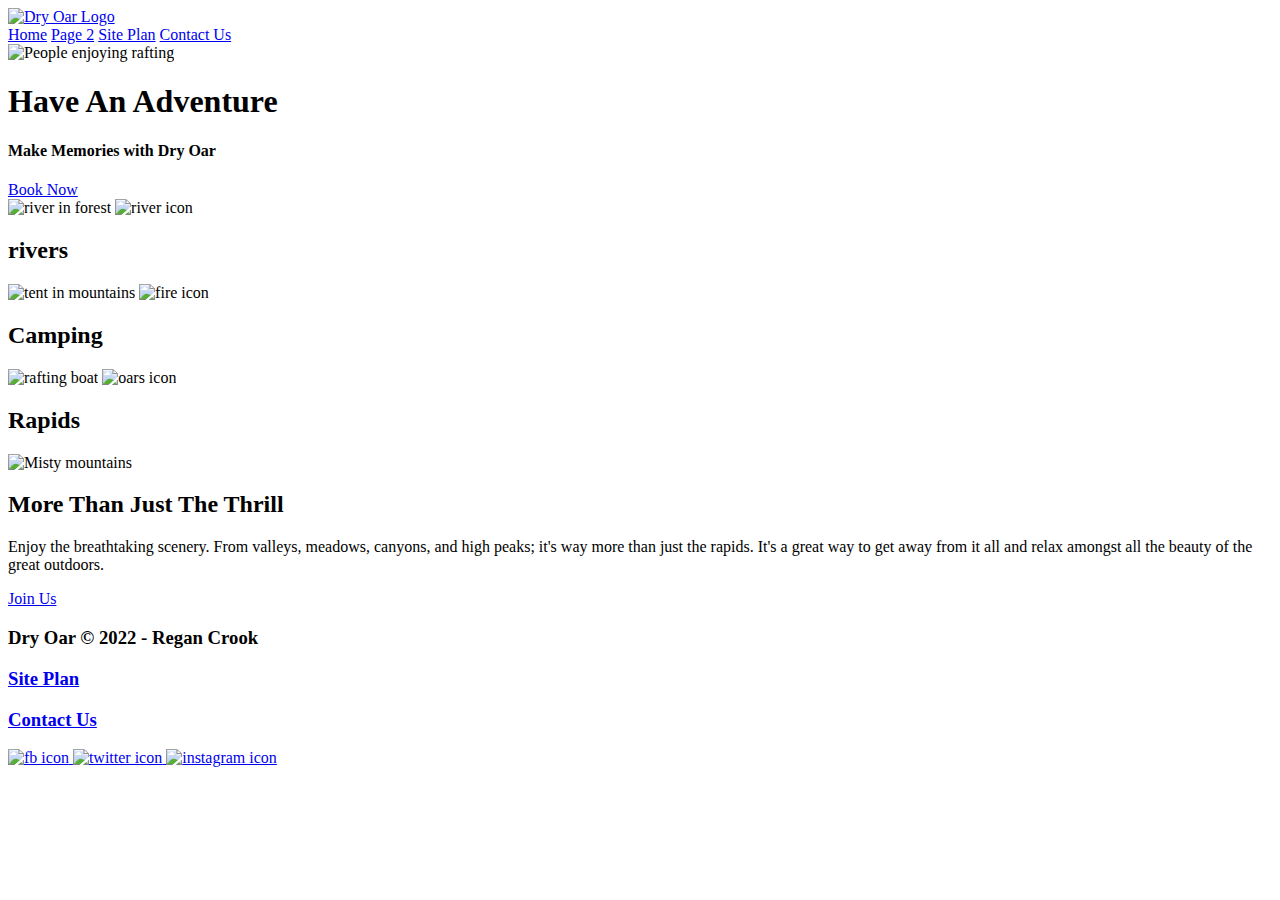
==== wwr/index.html @ 671113f9 "made changes" ====
<!DOCTYPE html>
<html lang="en">
<head>
  <meta charset="UTF-8">
  <meta http-equiv="X-UA-Compatible" content="IE=edge">
  <meta name="viewport" content="width=device-width, initial-scale=1.0">
  <title>Whitewater Rafting</title>
</head>
<body>
  <header>
    <a id="logo_link" href="index.html"> 
      <img class="logo" src = "images/logo.png" alt="Dry Oar Logo" >
    </a>
    <nav>
      <a href= "index.html">Home</a>
      <a href="#">Page 2</a>
      <a href="site-plan-rafting.html">Site Plan</a>
      <a href="contactus.html">Contact Us</a>
    </nav>
  </header>
  <div id="hero">
      <div id="hero-box">
        <img id="hero-img" src="images/hero.png" alt="People enjoying rafting">
      </div>
      <section id="hero-msg">
          <h1 class="home-title">Have An Adventure</h1>
          <h4>Make Memories with Dry Oar</h4>
          <nav class="button-box">
            <a class="book" href="rates.html">Book Now</a>
          </nav>
      </section>
</div>
<main class="home-grid">
    <section class="rivers-card">
        <img class="card-img" src="images/rivers.jpg" alt="river in forest">
        <img class="icon" src="images/river_icon.png" alt="river icon">
        <h2>rivers</h2>
    </section>
    <section class="camping-card">
        <img class="card-img" src="images/camping.jpg" alt="tent in mountains">
        <img class="icon" src="images/fire_icon.png" alt="fire icon">
        <h2>Camping</h2>
    </section>
    <section class="rapids-card">
        <img class="card-img" src="images/rapids.jpg" alt="rafting boat">
        <img class="icon" src="images/oars.png" alt="oars icon">
        <h2>Rapids</h2>
    </section>
    <img class="mountains" src="images/mountains.jpg" alt="Misty mountains">
    <section class="msg">
        <h2>More Than Just The Thrill</h2>
        <p>Enjoy the breathtaking scenery. From valleys, meadows, canyons, and high peaks; it's way more than just the rapids. It's a great way to get away from it all and relax amongst all the beauty of the great outdoors. </p>
        <a class="join" href="rivers.html">Join Us</a>
    </section>
</main>
<footer>
      <h3>Dry Oar &copy; 2022 - Regan Crook</h3>
      <h3><a href="site-plan-rafting.html">Site Plan</a></h3>
      <h3><a href="contactus.html">Contact Us</a></h3>
      <div class="social">
            <a href="https://facebook.com">
                <img src="images/facebook.png" alt="fb icon">
            </a>
            <a href="https://twitter.com">
                <img src="images/twitter.png" alt="twitter icon">
            </a>
            <a href="https://instagram.com">
                <img src="images/instagram.png" alt="instagram icon">
            </a>
      </div>
</footer>
</body>
</html>
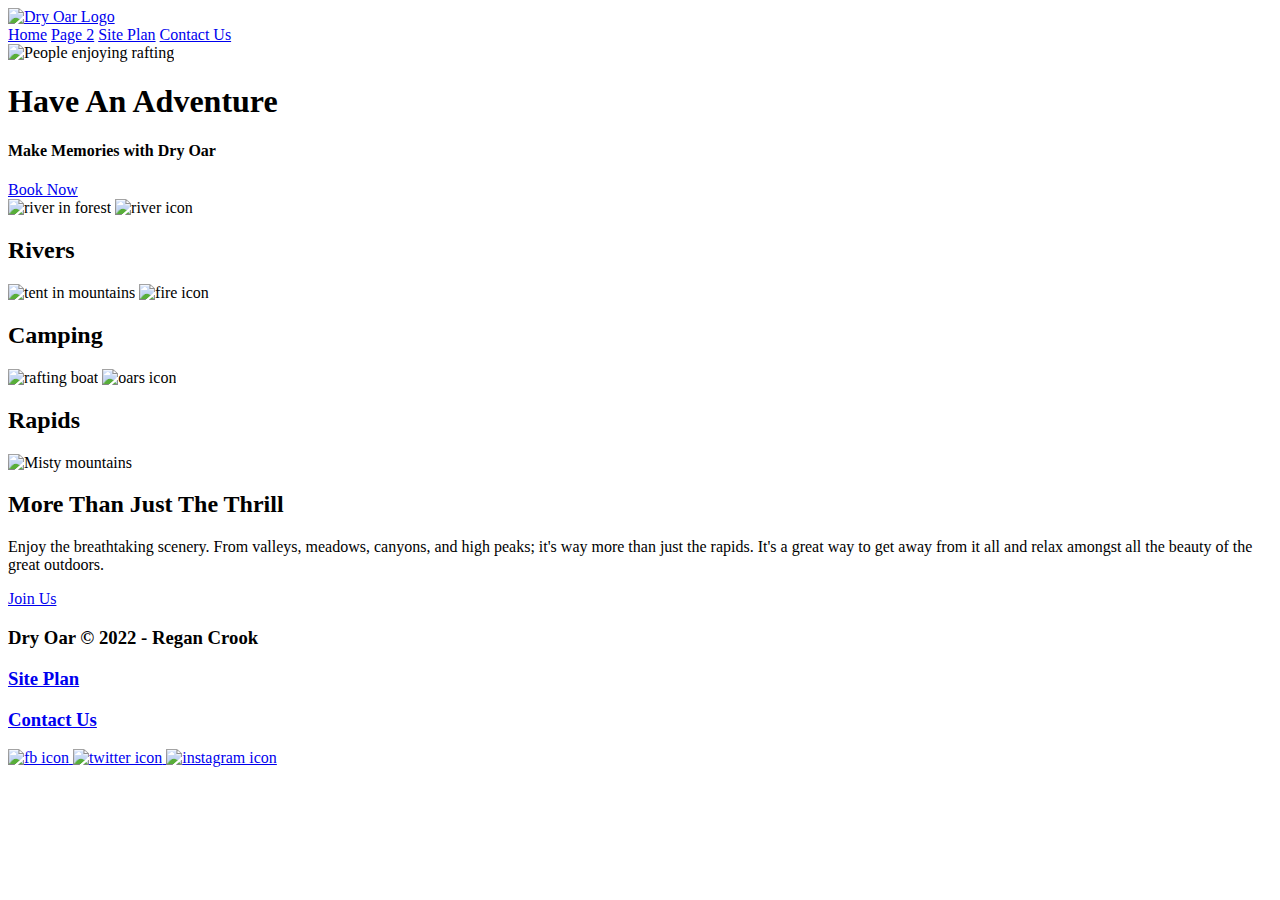
==== commit 0873e255: "Updated" ====
--- a/wwr/index.html
+++ b/wwr/index.html
@@ -32,21 +32,21 @@
 </div>
 <main class="home-grid">
     <section class="rivers-card">
-        <img class="card-img" src="images/rivers.jpg" alt="river in forest">
+        <img class="card-img" src="images/rivers.jpeg" alt="river in forest">
         <img class="icon" src="images/river_icon.png" alt="river icon">
-        <h2>rivers</h2>
+        <h2>Rivers</h2>
     </section>
     <section class="camping-card">
-        <img class="card-img" src="images/camping.jpg" alt="tent in mountains">
+        <img class="card-img" src="images/camping.jpeg" alt="tent in mountains">
         <img class="icon" src="images/fire_icon.png" alt="fire icon">
         <h2>Camping</h2>
     </section>
     <section class="rapids-card">
-        <img class="card-img" src="images/rapids.jpg" alt="rafting boat">
+        <img class="card-img" src="images/rapids.jpeg" alt="rafting boat">
         <img class="icon" src="images/oars.png" alt="oars icon">
         <h2>Rapids</h2>
     </section>
-    <img class="mountains" src="images/mountains.jpg" alt="Misty mountains">
+    <img class="mountains" src="images/mountains.jpeg" alt="Misty mountains">
     <section class="msg">
         <h2>More Than Just The Thrill</h2>
         <p>Enjoy the breathtaking scenery. From valleys, meadows, canyons, and high peaks; it's way more than just the rapids. It's a great way to get away from it all and relax amongst all the beauty of the great outdoors. </p>
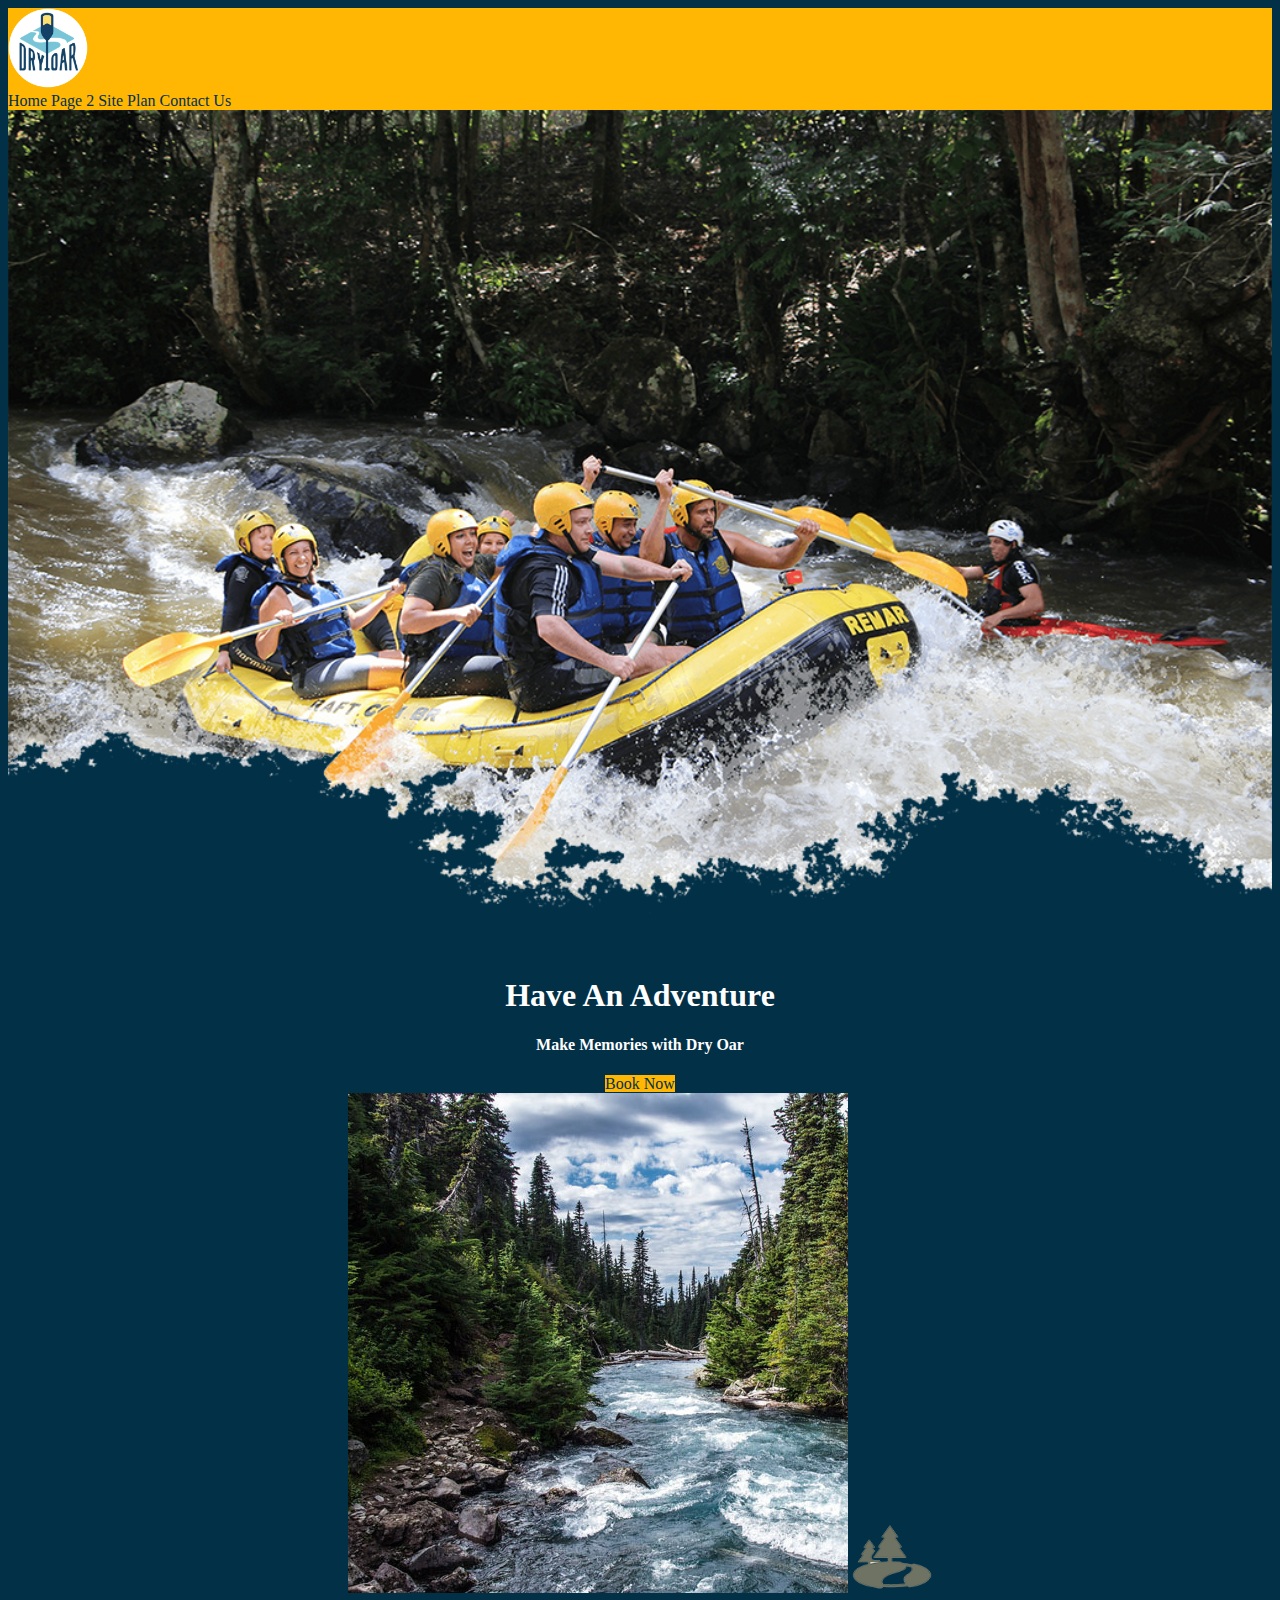
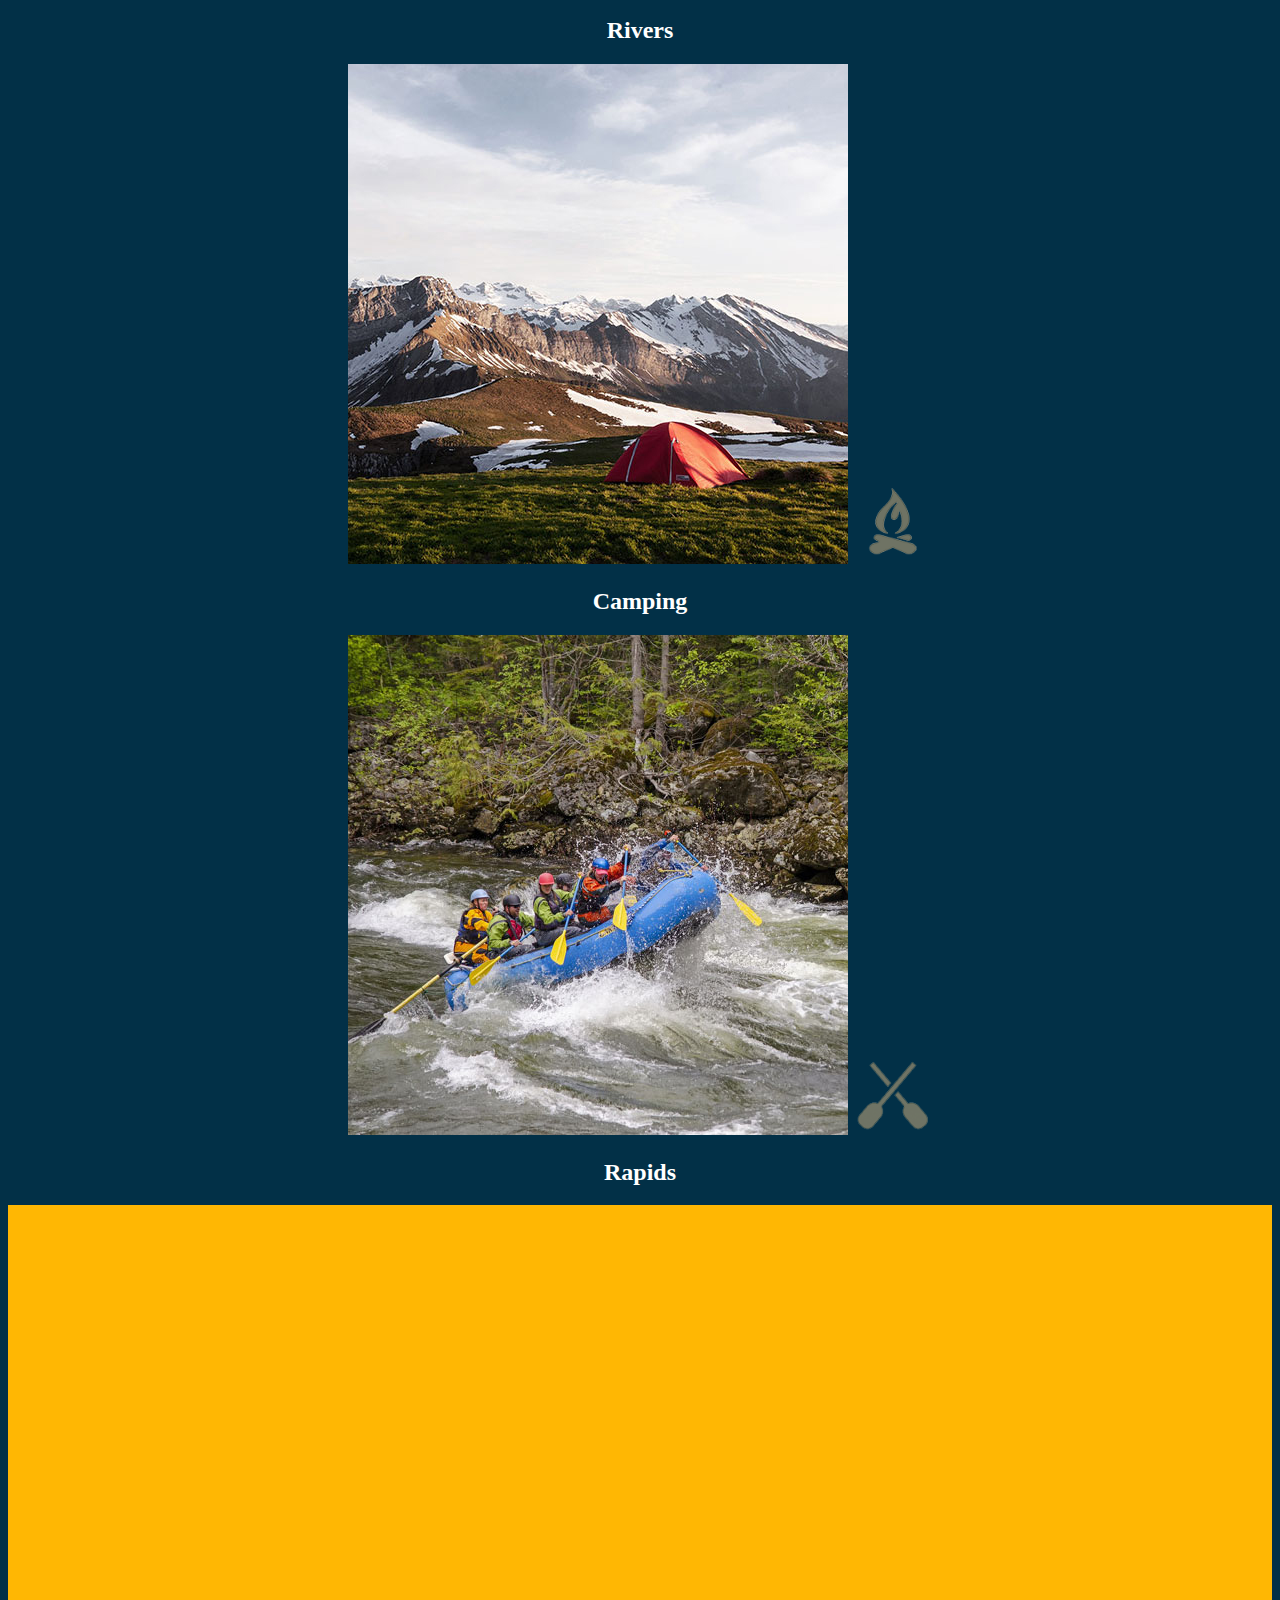
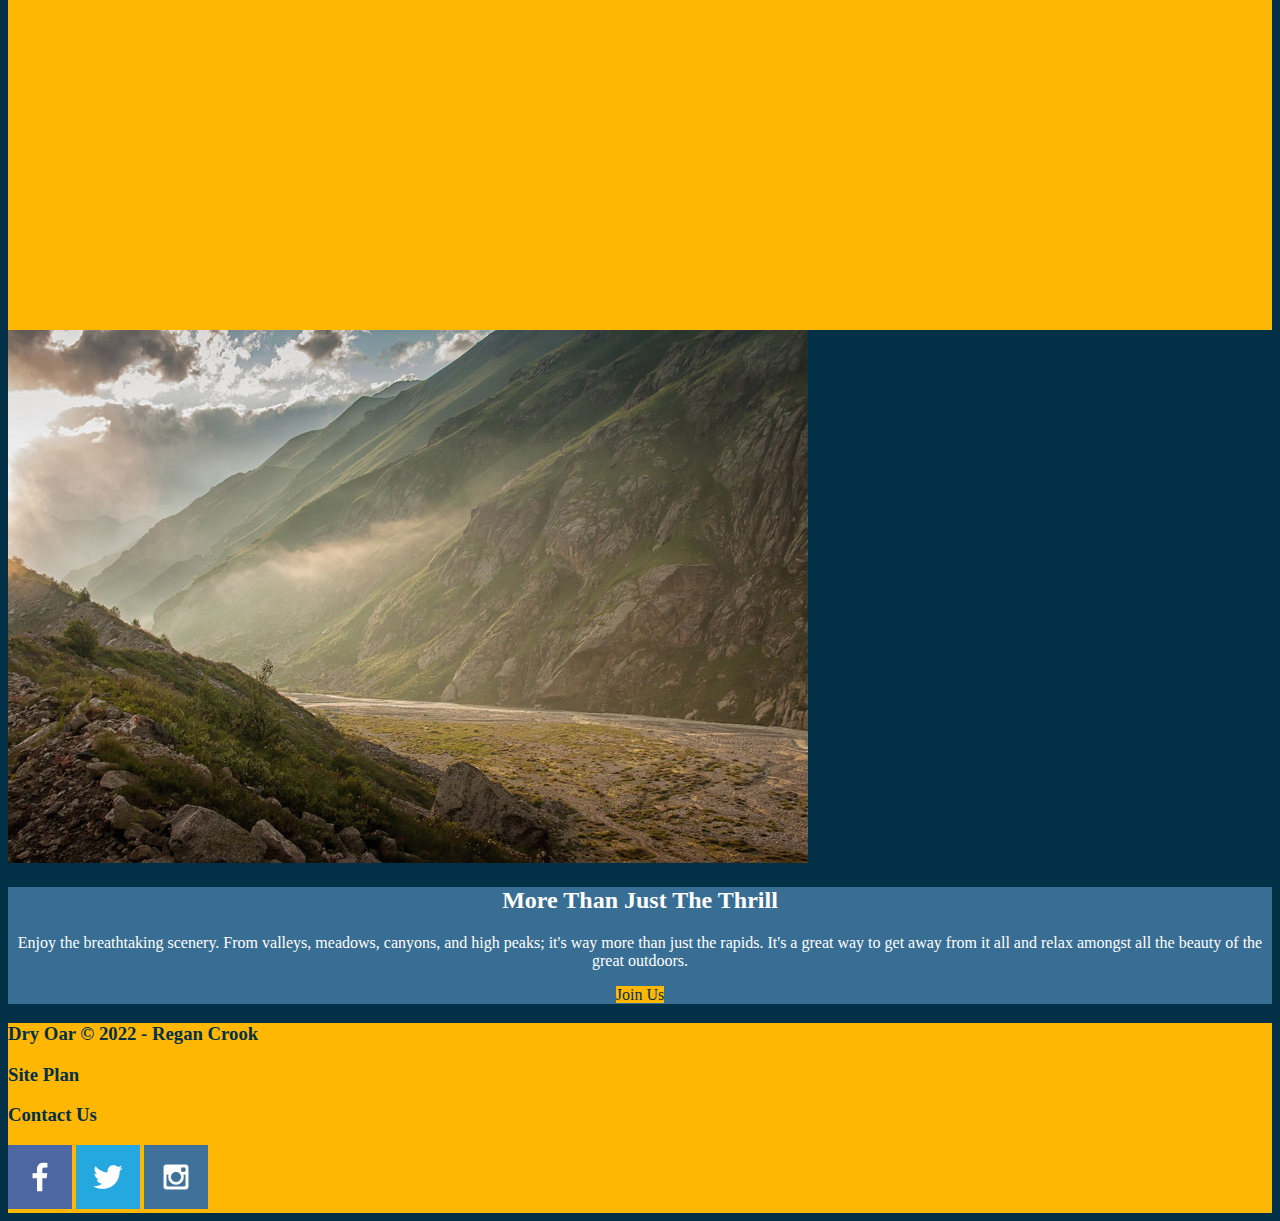
==== commit da370476: "Made changes, created css" ====
--- a/wwr/index.html
+++ b/wwr/index.html
@@ -5,8 +5,11 @@
   <meta http-equiv="X-UA-Compatible" content="IE=edge">
   <meta name="viewport" content="width=device-width, initial-scale=1.0">
   <title>Whitewater Rafting</title>
+  <link rel="stylesheet" href="styles/style.css">
 </head>
 <body>
+    <div id="content">
+    </div>
   <header>
     <a id="logo_link" href="index.html"> 
       <img class="logo" src = "images/logo.png" alt="Dry Oar Logo" >
@@ -46,6 +49,7 @@
         <img class="icon" src="images/oars.png" alt="oars icon">
         <h2>Rapids</h2>
     </section>
+    <div id="background"></div>
     <img class="mountains" src="images/mountains.jpeg" alt="Misty mountains">
     <section class="msg">
         <h2>More Than Just The Thrill</h2>
@@ -58,13 +62,13 @@
       <h3><a href="site-plan-rafting.html">Site Plan</a></h3>
       <h3><a href="contactus.html">Contact Us</a></h3>
       <div class="social">
-            <a href="https://facebook.com">
+            <a href="https://facebook.com" target="_blank">
                 <img src="images/facebook.png" alt="fb icon">
             </a>
-            <a href="https://twitter.com">
+            <a href="https://twitter.com" target="_blank">
                 <img src="images/twitter.png" alt="twitter icon">
             </a>
-            <a href="https://instagram.com">
+            <a href="https://instagram.com" target="_blank">
                 <img src="images/instagram.png" alt="instagram icon">
             </a>
       </div>
--- a/wwr/styles/style.css
+++ b/wwr/styles/style.css
@@ -0,0 +1,83 @@
+#content {
+    max-width: 1600px;
+    margin: 0 auto;
+}
+#background {
+    height: 725px;
+    background-color: #ffb703;
+}
+body {
+    background-color: #023047;
+}
+header {
+    background-color: #ffb703;
+}
+nav a {
+    text-align: center;
+    color: #023047;
+    text-decoration: none;
+}
+nav a:hover {
+    background-color: #396E94;
+    color: white;
+    text-decoration: underline;
+}
+.home-title {
+    color: white;
+}
+h4 {
+    color: white;
+}
+.book, .join {
+    background-color: #ffb703;
+    color: #023047;
+    text-decoration: none;
+}
+.book:hover, .join:hover {
+    background-color: white;
+    color: #023047;
+}
+.msg {
+    background-color: #396E94;
+}
+.msg h2 {
+    color: white;
+}
+.msg p {
+    color: white;
+}
+.icon {
+    width: 80px;
+}
+.logo {
+    width: 80px;
+}
+.rivers-card, .camping-card, .rapids-card {
+    color: white;
+}
+#hero-img {
+    width: 100%;
+}
+#hero-msg h1, #hero-msg h4 {
+    text-align: center;
+}
+.button-box {
+    text-align: center;
+}
+main section {
+    text-align: center;
+}
+footer {
+    background-color: #ffb703;
+}
+footer h3 {
+    color: #023047;
+}
+footer a {
+    color: #023047;
+    text-decoration: none;
+}
+footer a:hover {
+    color: #023047;
+    text-decoration: underline;
+}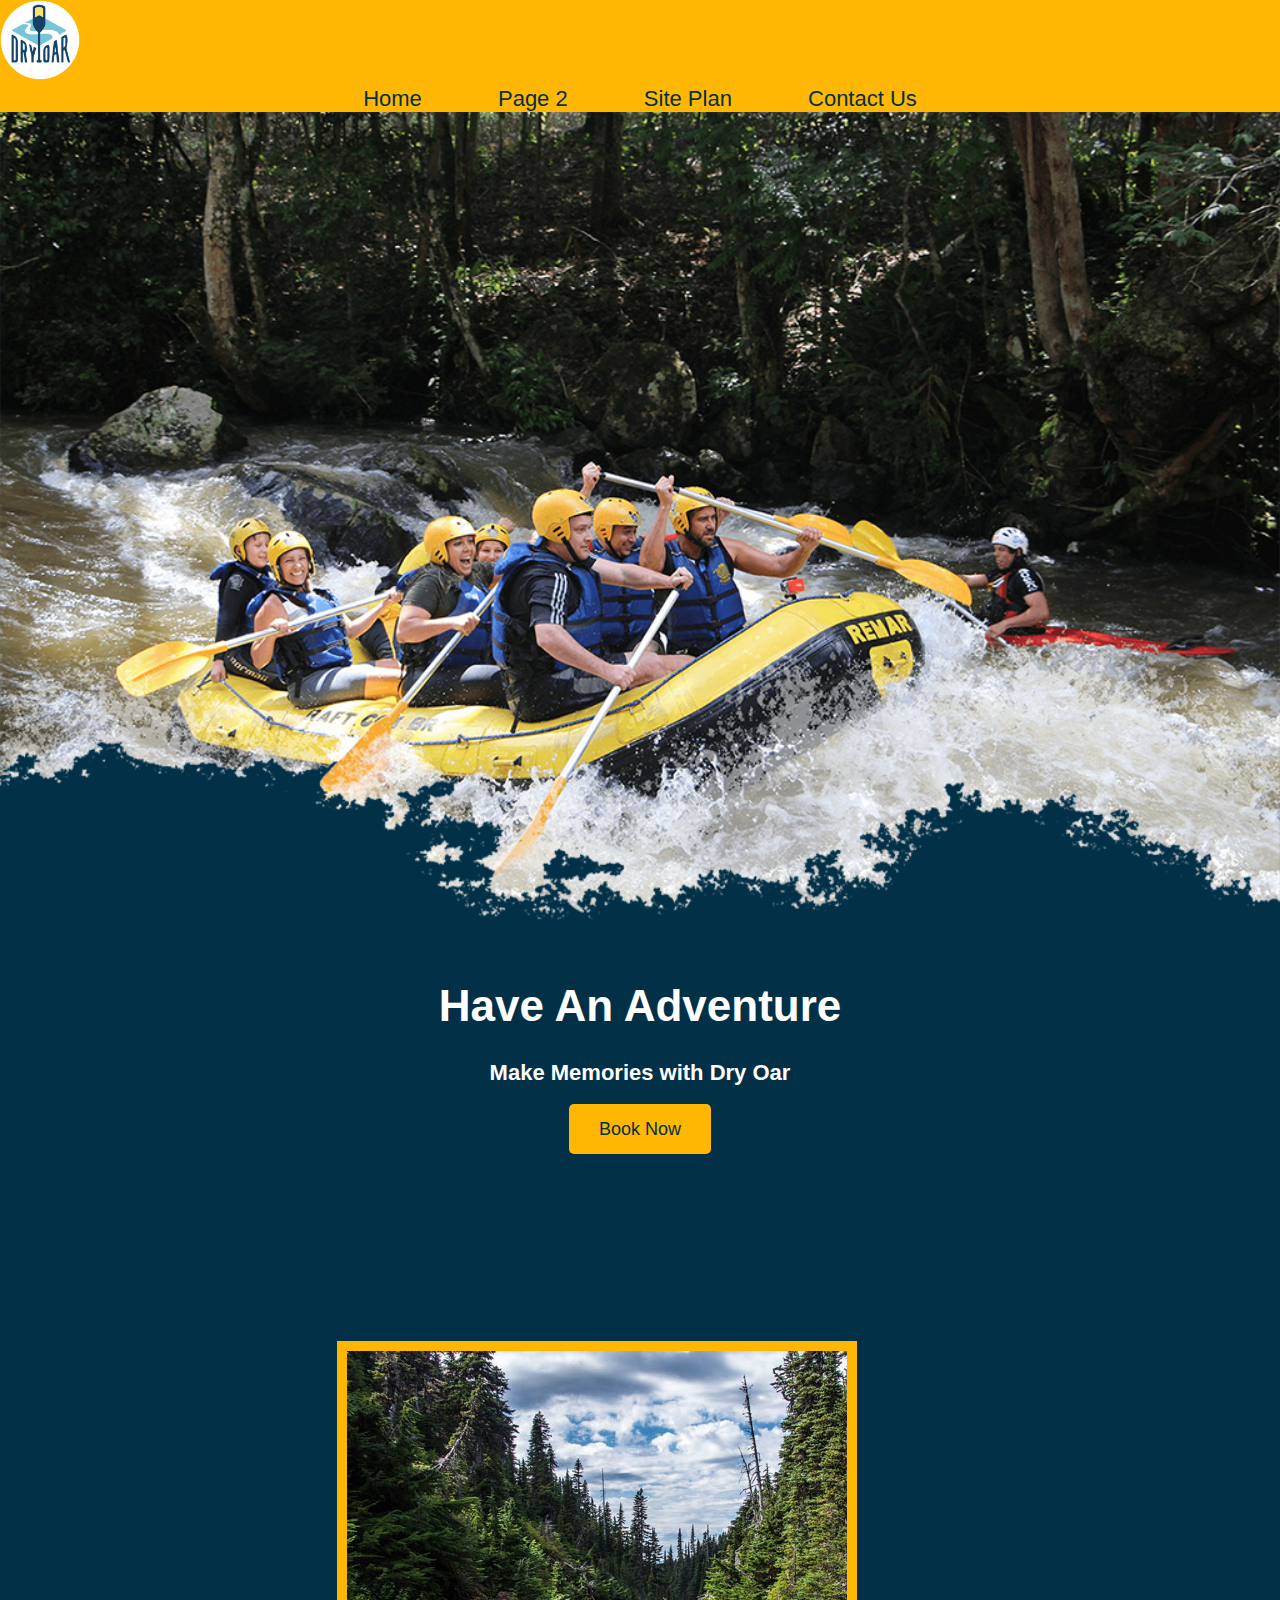
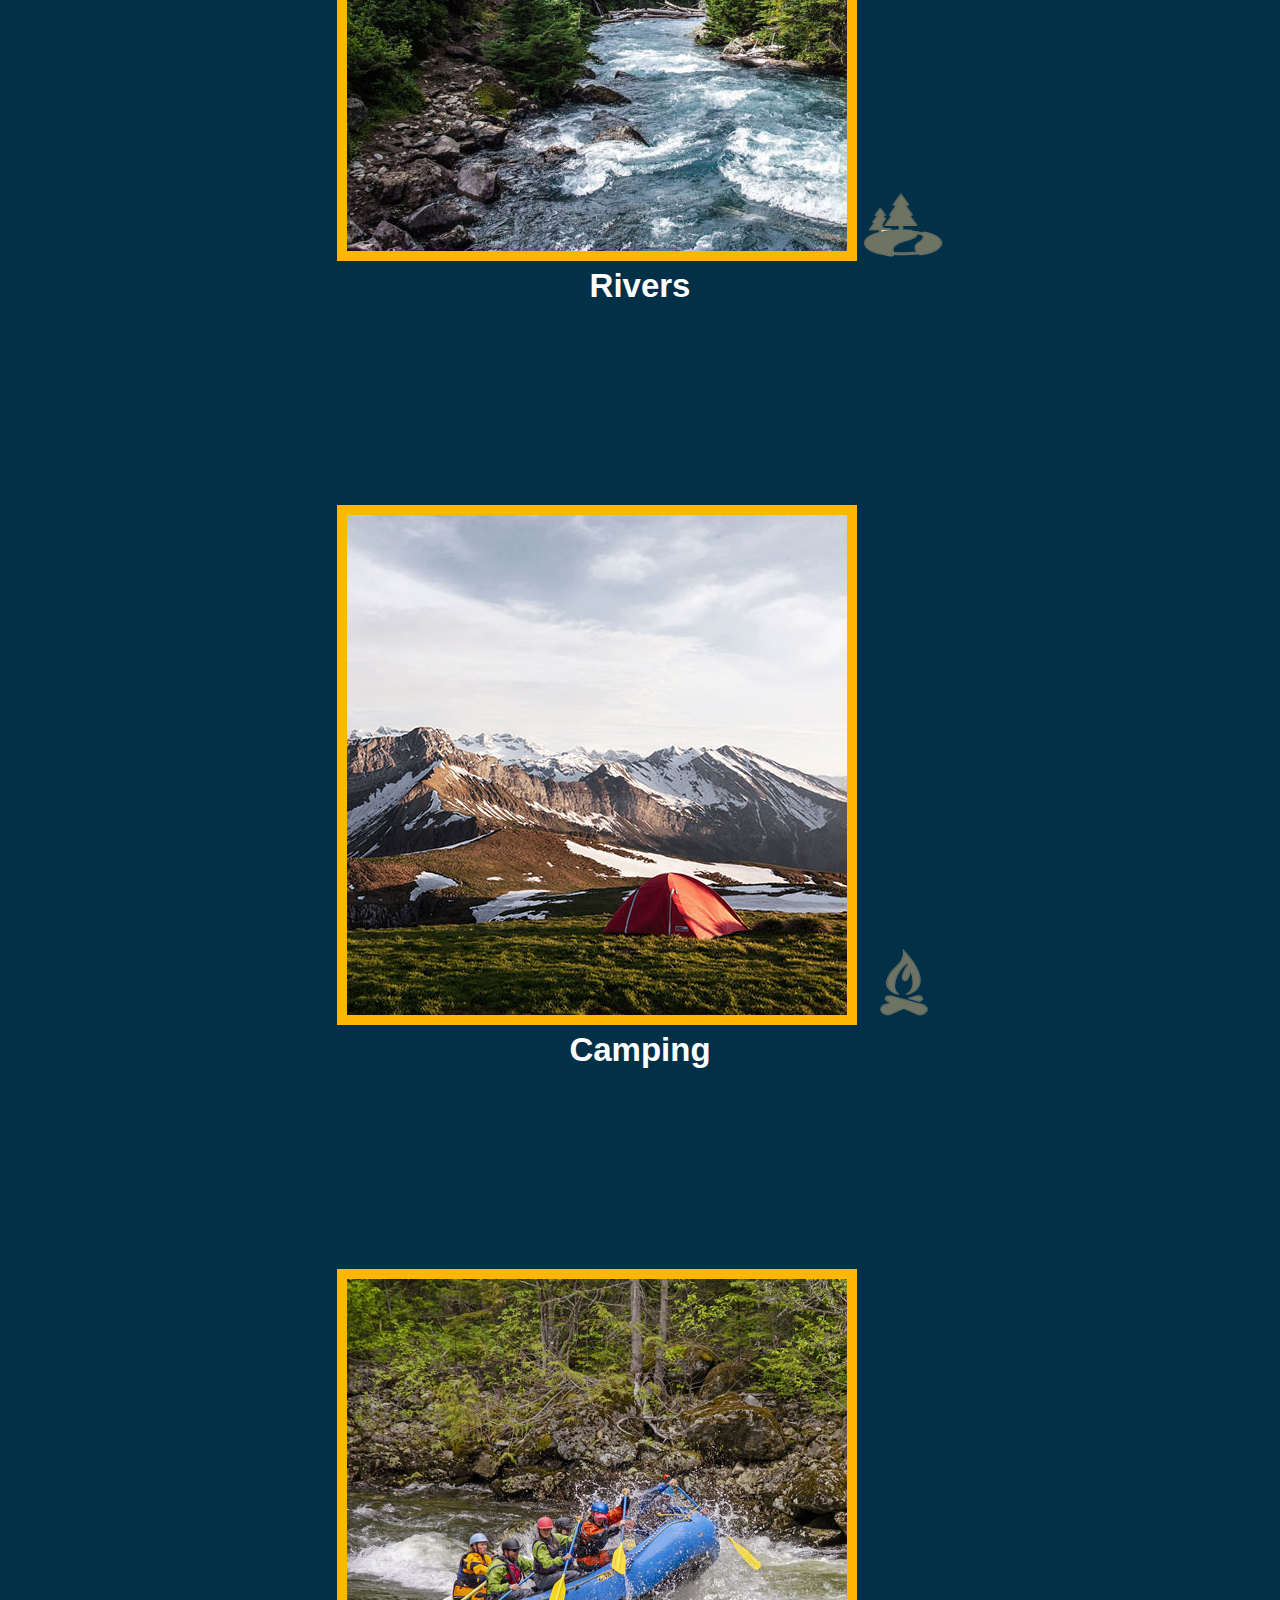
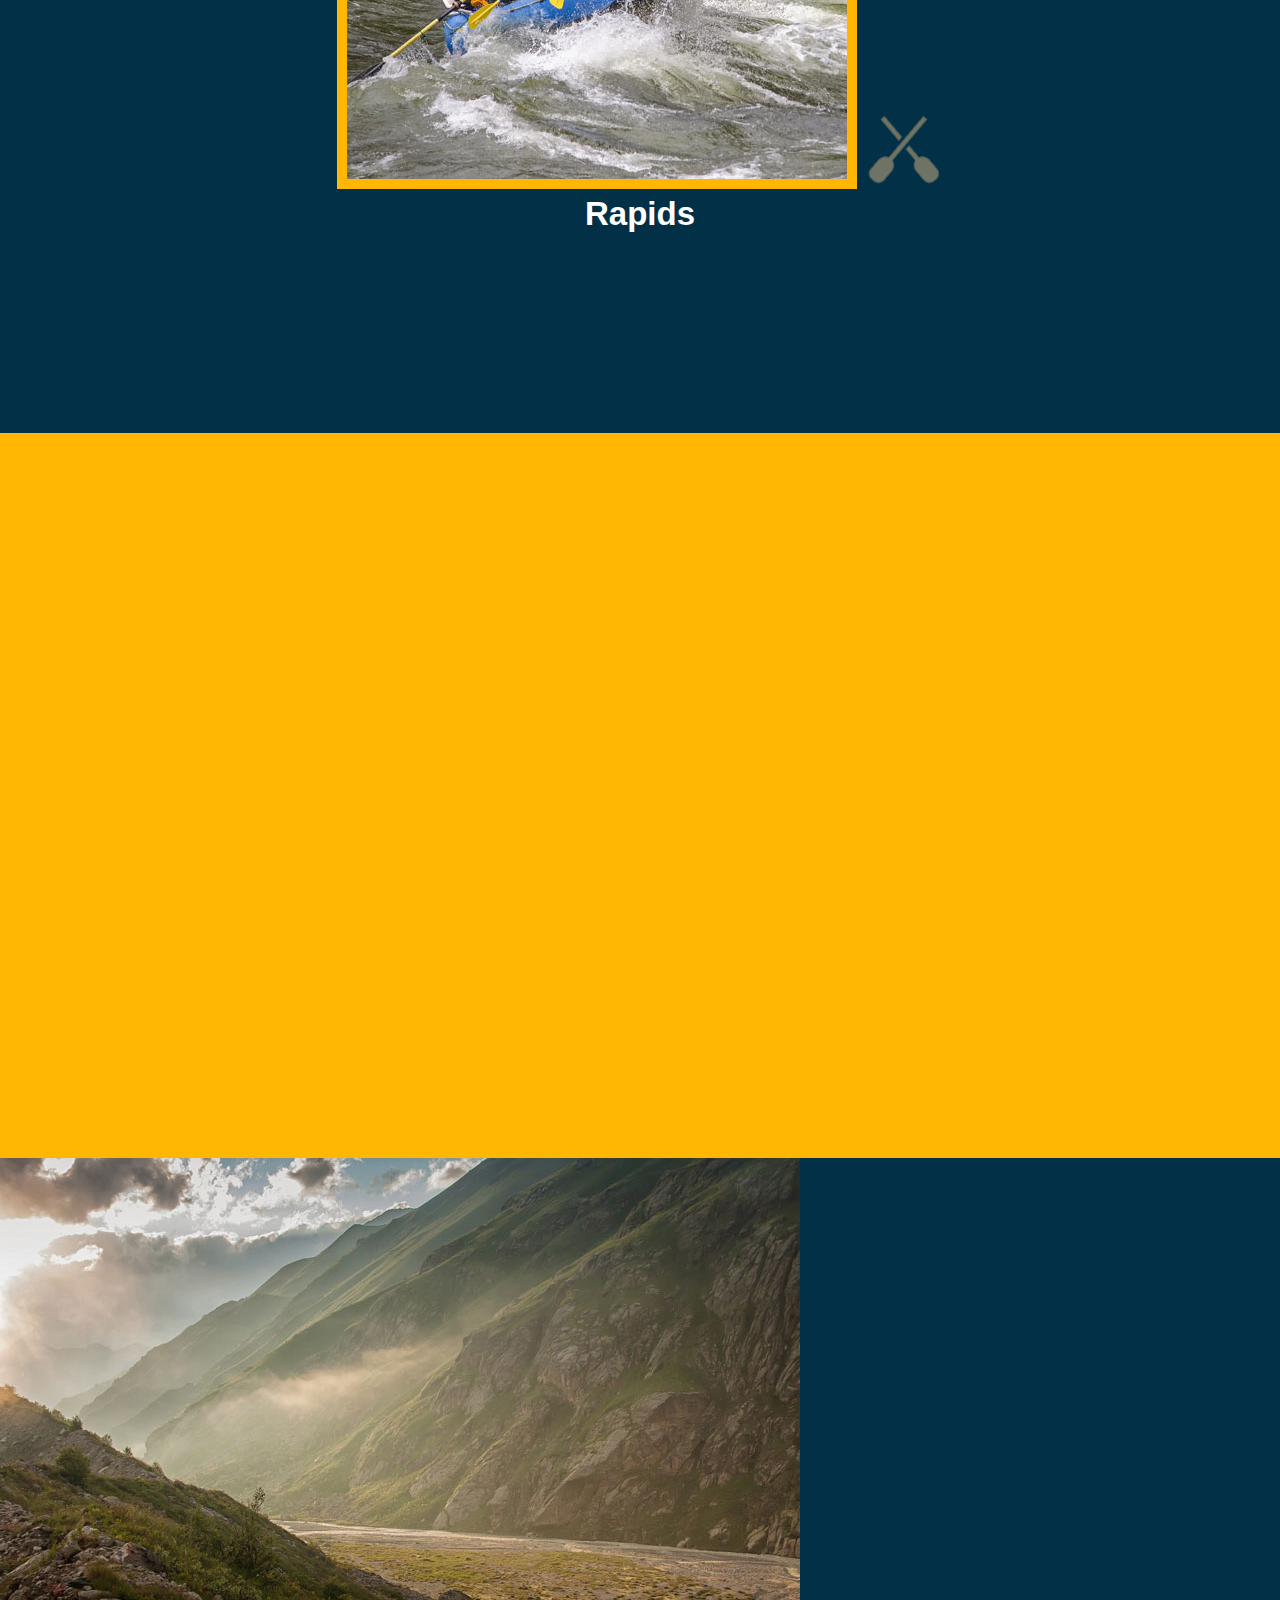
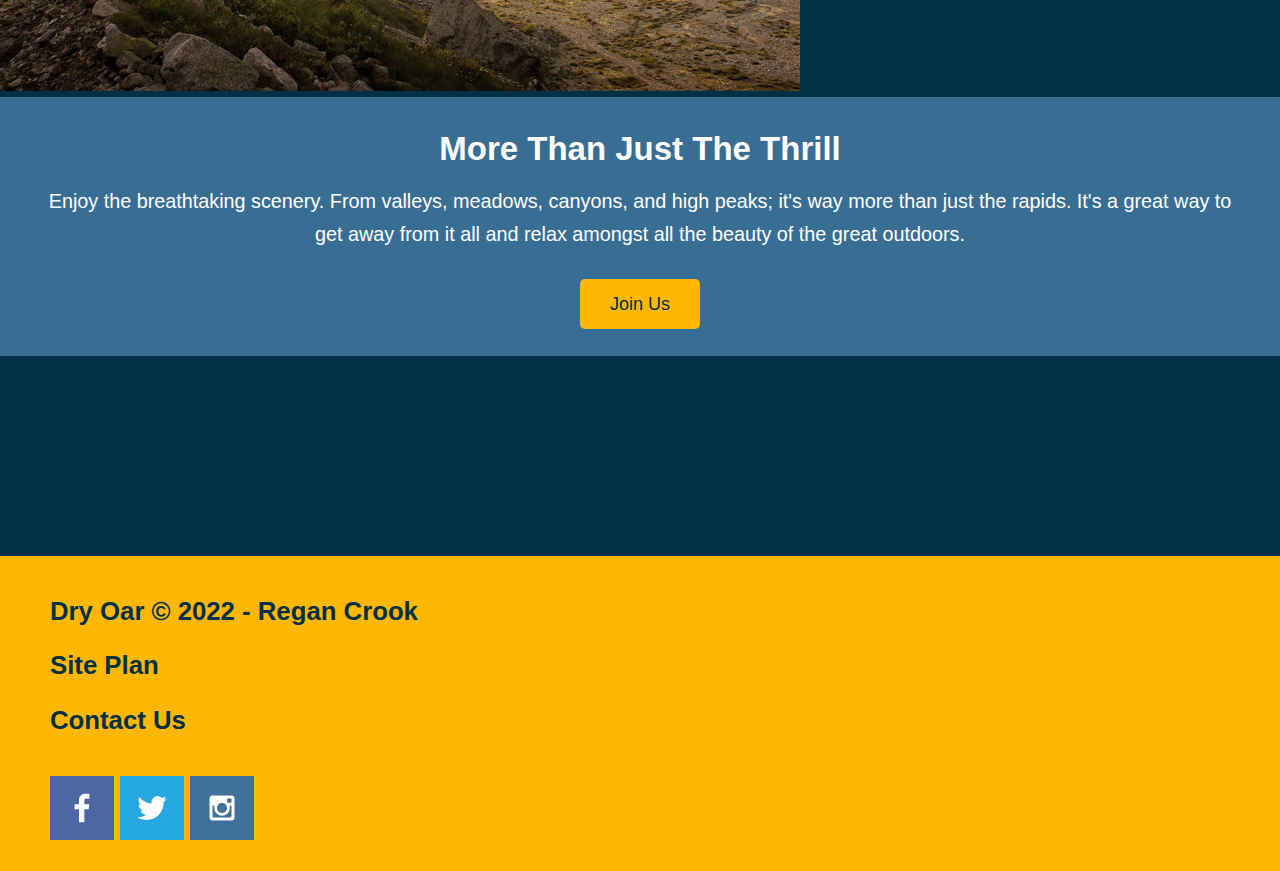
==== commit fe4c82f5: "Updated div id" ====
--- a/wwr/index.html
+++ b/wwr/index.html
@@ -9,7 +9,6 @@
 </head>
 <body>
     <div id="content">
-    </div>
   <header>
     <a id="logo_link" href="index.html"> 
       <img class="logo" src = "images/logo.png" alt="Dry Oar Logo" >
@@ -73,5 +72,6 @@
             </a>
       </div>
 </footer>
+</div>
 </body>
 </html>--- a/wwr/styles/style.css
+++ b/wwr/styles/style.css
@@ -1,3 +1,4 @@
+@import url('https://fonts.google.com/share?selection.family=Indie%20Flower%7CQuicksand:wght@300');
 #content {
     max-width: 1600px;
     margin: 0 auto;
@@ -8,22 +9,45 @@
 }
 body {
     background-color: #023047;
+    font-family: Quicksand, Helvetica, sans-serif;
+    font-size: 22px;
+    margin: 0;
+    padding: 0;
 }
 header {
     background-color: #ffb703;
+    font-family: 'Indie Flower', Papyrus, sans-serif;
+}
+nav {
+    text-align: center;
+    text-decoration: none;
+} 
+
+a {
+    text-align: center;
+    text-decoration: none;
 }
 nav a {
     text-align: center;
     color: #023047;
     text-decoration: none;
+    font-family: Quicksand, Helvetica, sans-serif;
+    padding: 35px;
 }
 nav a:hover {
     background-color: #396E94;
     color: white;
     text-decoration: underline;
+    font-family: Quicksand, Helvetica, sans-serif;
 }
 .home-title {
     color: white;
+    font-family: 'Indie Flower', Papyrus, sans-serif;
+    font-size: 2em;
+    margin-top: 10px;
+}
+h2 {
+    margin: 0;
 }
 h4 {
     color: white;
@@ -32,6 +56,10 @@
     background-color: #ffb703;
     color: #023047;
     text-decoration: none;
+    font-size: 18px;
+    padding: 15px 30px;
+    margin-top: 50px;
+    border-radius: 5px;
 }
 .book:hover, .join:hover {
     background-color: white;
@@ -39,36 +67,61 @@
 }
 .msg {
     background-color: #396E94;
+    line-height: 1.5em;
+    padding: 35px;
 }
 .msg h2 {
     color: white;
+    font-family: 'Indie Flower', Papyrus, sans-serif;
 }
 .msg p {
     color: white;
+    font-size: .9em;
+    padding-bottom: 15px;
 }
 .icon {
     width: 80px;
+    padding-top: 10px;
 }
 .logo {
     width: 80px;
 }
+#logo_link {
+    padding-top: 5px;
+}
+.card-img {
+    border: 10px solid #ffb703;
+}
 .rivers-card, .camping-card, .rapids-card {
     color: white;
+    font-family: 'Indie Flower', Papyrus, sans-serif;
+    margin: 200px 0;
+    text-align: center;
 }
 #hero-img {
     width: 100%;
 }
 #hero-msg h1, #hero-msg h4 {
     text-align: center;
+    font-family: 'Indie Flower', Papyrus, sans-serif;
 }
 .button-box {
     text-align: center;
+    font-family: 'Indie Flower', Papyrus, sans-serif;
 }
 main section {
     text-align: center;
 }
+main section img {
+    box-sizing: border-box;
+}
 footer {
     background-color: #ffb703;
+    padding: 25px 50px;
+    margin-top: 200px;
+}
+footer, .social img {
+    padding-top: 15px;
 }
 footer h3 {
     color: #023047;
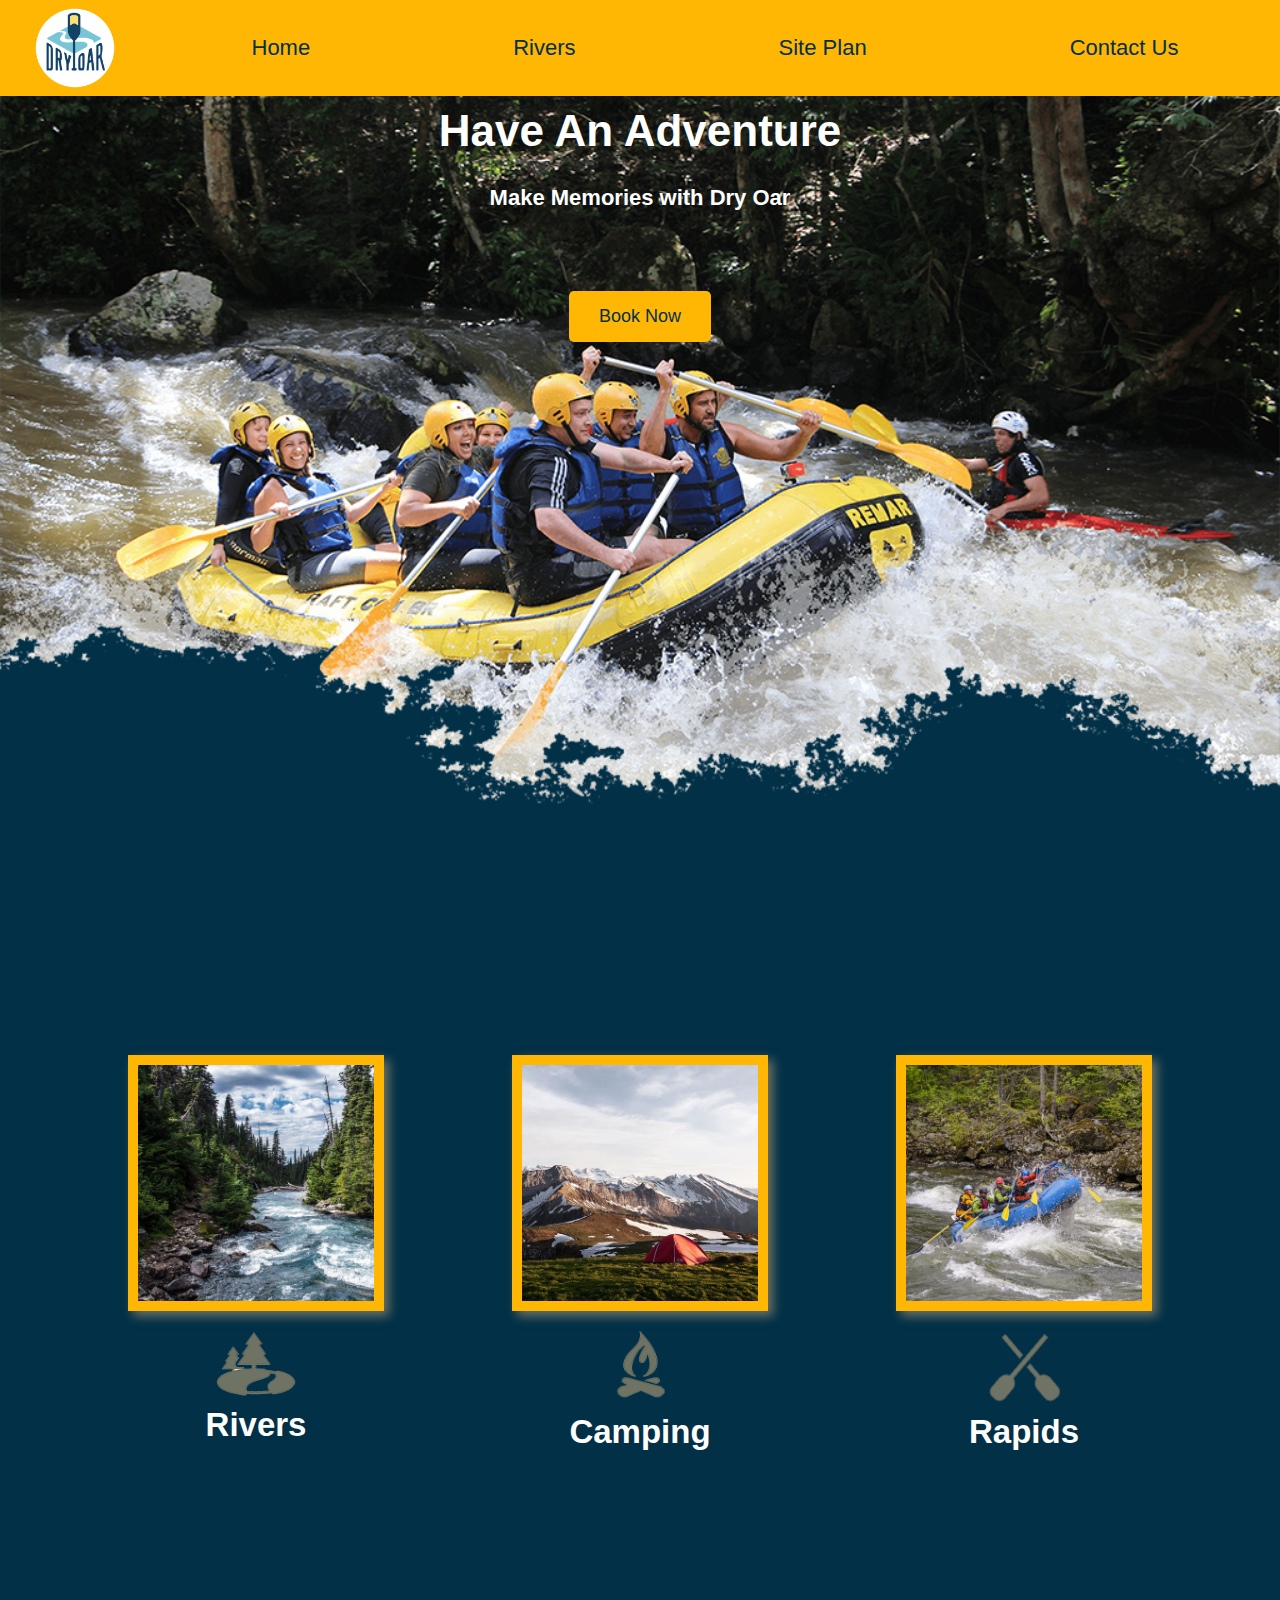
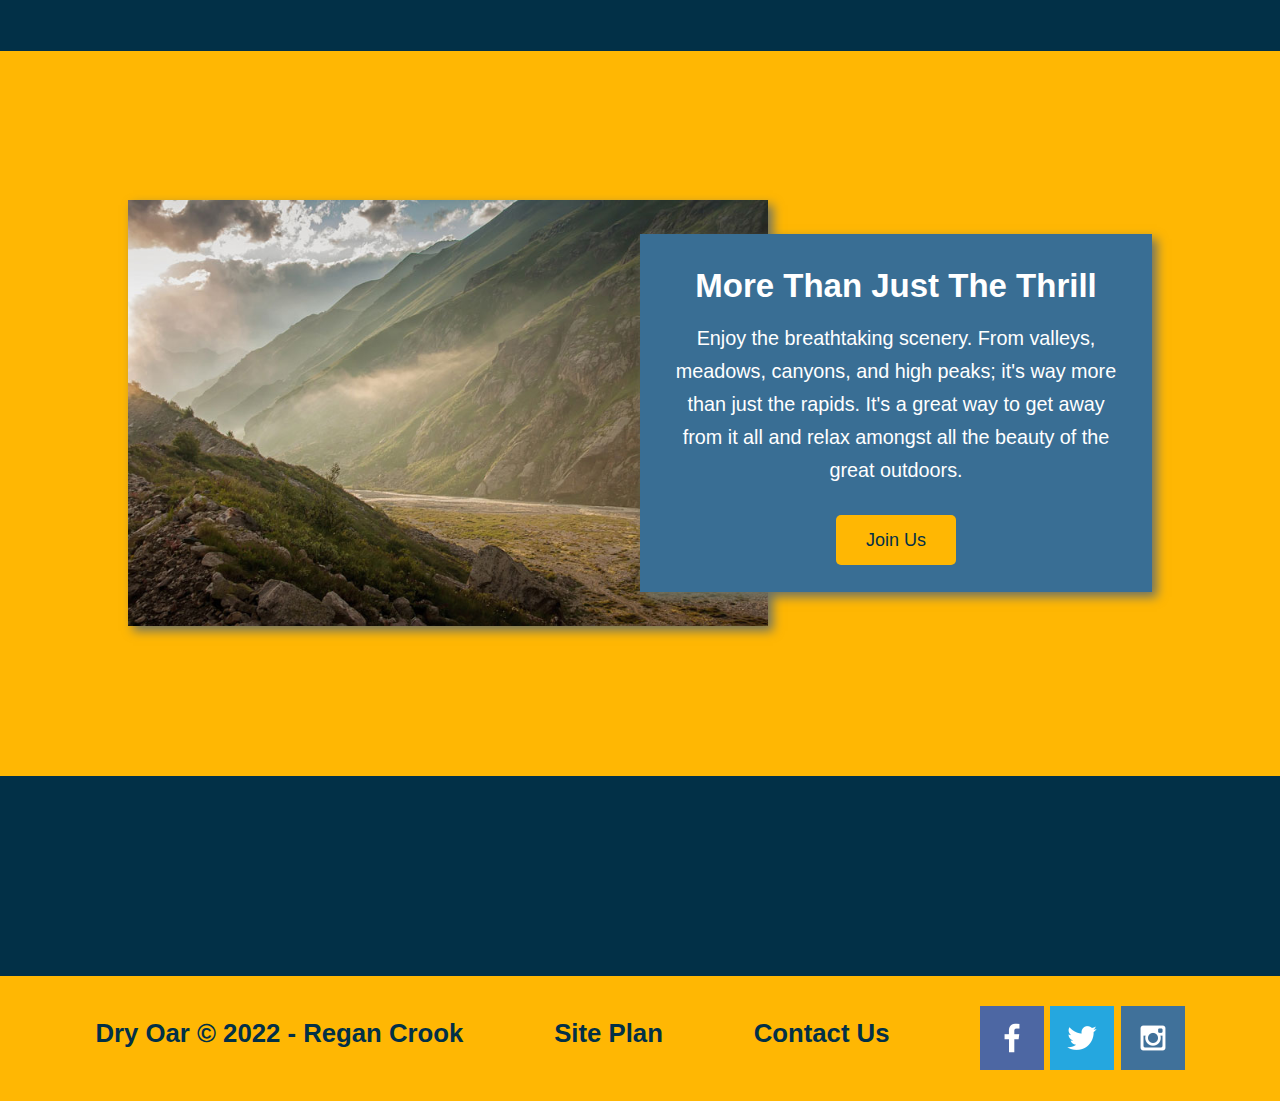
==== commit e500d41b: "Added page 2" ====
--- a/wwr/index.html
+++ b/wwr/index.html
@@ -15,7 +15,7 @@
     </a>
     <nav>
       <a href= "index.html">Home</a>
-      <a href="#">Page 2</a>
+      <a href="#">Rivers</a>
       <a href="site-plan-rafting.html">Site Plan</a>
       <a href="contactus.html">Contact Us</a>
     </nav>
--- a/wwr/styles/style.css
+++ b/wwr/styles/style.css
@@ -17,10 +17,14 @@
 header {
     background-color: #ffb703;
     font-family: 'Indie Flower', Papyrus, sans-serif;
+    display: grid;
+    grid-template-columns: 150px auto;
 }
 nav {
     text-align: center;
     text-decoration: none;
+    display: flex;
+    justify-content: space-around;
 } 
 
 a {
@@ -88,19 +92,46 @@
 }
 #logo_link {
     padding-top: 5px;
+    justify-self: center;
+    align-self: center;
 }
 .card-img {
     border: 10px solid #ffb703;
+    transition: transform .5s;
+    box-shadow: 5px 5px 10px #6f7364;
+}
+.card-img:hover {
+    opacity: .6;
+    transform: scale(1.1);
 }
 .rivers-card, .camping-card, .rapids-card {
     color: white;
     font-family: 'Indie Flower', Papyrus, sans-serif;
     margin: 200px 0;
     text-align: center;
+}
+#hero {
+    display: grid;
+    grid-template-columns: 1fr 3fr 1fr;
+    margin-top: -100px;
+}
+#hero-box {
+    grid-column: 1/4;
+    grid-row: 1/3;
 }
 #hero-img {
     width: 100%;
 }
+#hero-msg {
+    grid-column: 2/3;
+    grid-row: 1/2;
+    margin-top: 100px;
+}
+#hero-box {
+    grid-column: 1/4;
+    grid-row: 1/3;
+    z-index: -1;
+}
 #hero-msg h1, #hero-msg h4 {
     text-align: center;
     font-family: 'Indie Flower', Papyrus, sans-serif;
@@ -111,14 +142,102 @@
 }
 main section {
     text-align: center;
+}
+.home-grid {
+    display: grid;
+    grid-template-columns: repeat(10, minmax(0, 1fr));
+}
+.card-img, .mountains {
+    width: 100%;
+}
+.rivers-card {
+    grid-column: 2/4;
+    grid-row: 2/3;
+}
+.camping-card {
+    grid-column: 5/7;
+    grid-row: 2/3;
+}
+.rapids-card {
+    grid-column: 8/10;
+    grid-row: 2/3;
+}
+#background {
+    grid-column: 1/11;
+    grid-row: 4/9;
+}
+.mountains {
+    grid-column: 2/7;
+    grid-row: 5/8;
+    box-shadow: 5px 5px 10px #6f7364;
+}
+.msg {
+    grid-column: 6/10;
+    grid-row: 6/7;
+    box-shadow: 5px 5px 10px #6f7364;
 }
 main section img {
     box-sizing: border-box;
 }
+.river-grid {
+    display: grid;
+    grid-template-columns: repeat(5, 1fr);
+    grid-template-rows: repeat(3, 1fr);
+    column-gap: 35px;
+    row-gap: 25px;
+    align-items: center;
+    margin-top: 50px;
+    margin-bottom: 50px;
+}
+
+.river-msg {
+    background-color: #396E94;
+    color: white;
+    line-height: 1.5em;
+    padding: 35px;
+    font-family: Quicksand, Helvetica, sans-serif;
+    grid-column: 2/3;
+    grid-row: 1/2;
+    
+}
+.river-card {
+    grid-column: 4/5;
+    grid-row: 1/2;
+}
+.rafting-msg {
+    background-color: #396E94;
+    color: white;
+    line-height: 1.5em;
+    padding: 35px;
+    font-family: Quicksand, Helvetica, sans-serif;
+    grid-column: 4/5;
+    grid-row: 2/3;
+}
+.rafting-card {
+    grid-column: 2/3;
+    grid-row: 2/3;
+}
+.arizona-msg {
+    background-color: #396E94;
+    color: white;
+    line-height: 1.5em;
+    padding: 35px;
+    font-family: Quicksand, Helvetica, sans-serif;
+    grid-column: 2/3;
+    grid-row: 3/4;
+}   
+.arizona-card {
+    grid-column: 4/5;
+    grid-row: 3/4;
+}
+
 footer {
     background-color: #ffb703;
     padding: 25px 50px;
     margin-top: 200px;
+    display: flex;
+    justify-content: space-around;
+    align-items: center;
 }
 footer, .social img {
     padding-top: 15px;
@@ -133,4 +252,45 @@
 footer a:hover {
     color: #023047;
     text-decoration: underline;
+}
+@media screen and (max-width: 900px) {
+    #hero, .home-grid {
+        display: block;
+        height: auto;
+    }
+    nav, footer {
+        flex-direction: column;
+    }
+    nav a {
+        display: block;
+        padding: 15px;
+    }
+    #hero {
+        margin-top: 0;
+    }
+    #hero-msg {
+        margin-top: 0;
+    }
+    #hero-msg h4 {
+        display: none;
+    }
+    .home-title {
+        font-size: 25px;
+        color: #6f7364;
+    }
+    .rivers-card, .camping-card, .rapids-card { 
+        margin: 50px auto;
+        width: 60%;
+    }
+    #background {
+        display: none;
+    }
+    .mountains, .msg {
+        width: 80%;
+        display: block;
+        margin: 0 auto;
+    }
+    footer {
+        margin-top: 25px;
+    }
 }